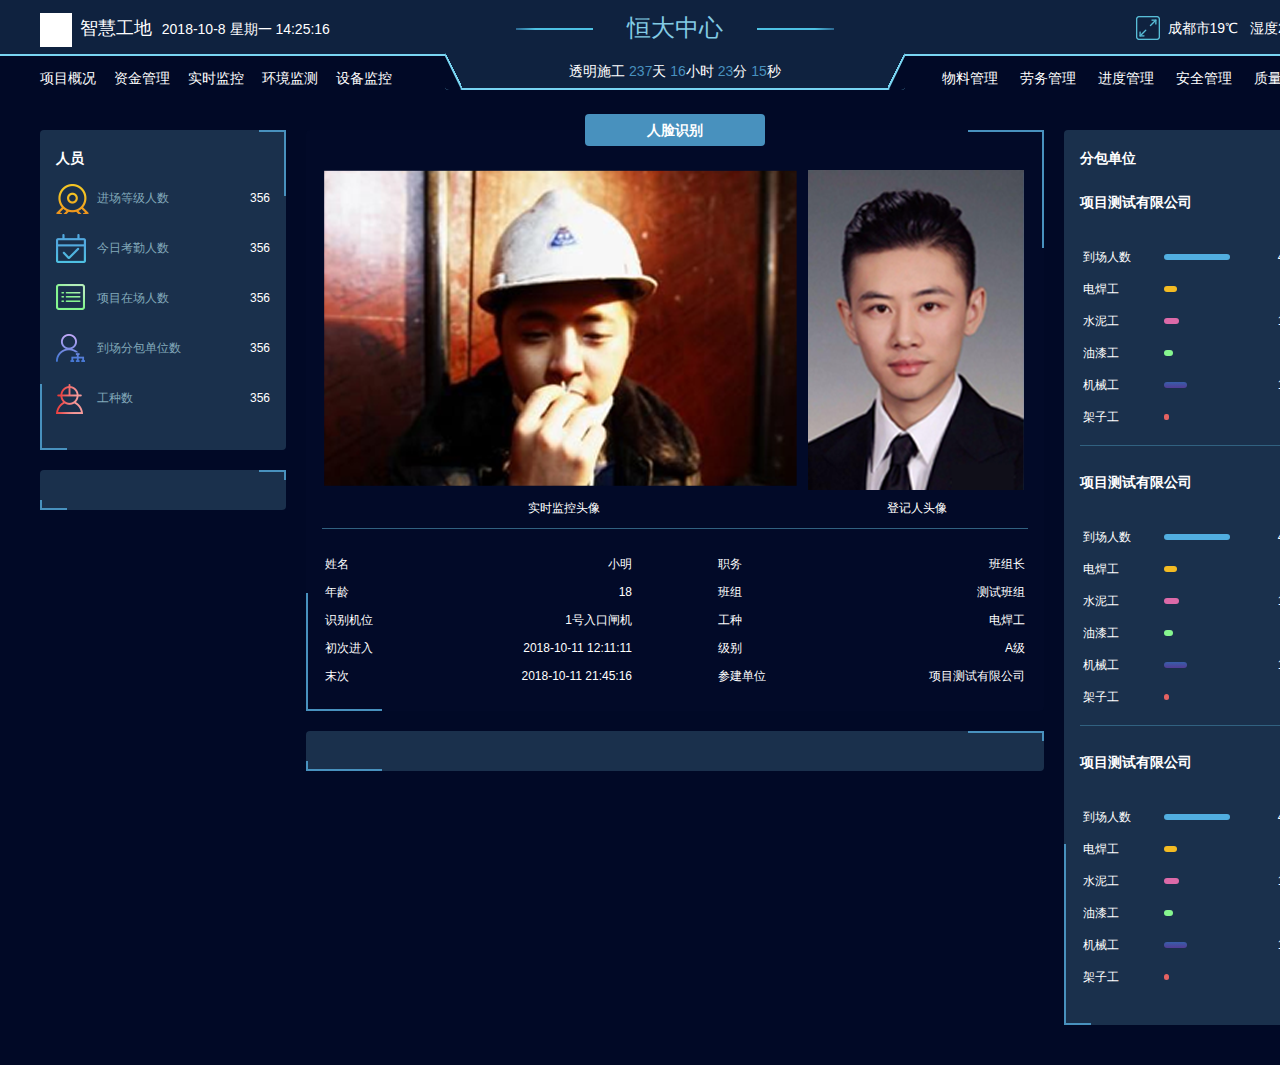
==== src/laborManagement.html @ 9ab62659 "页面样式修改" ====
<!DOCTYPE html>
<html lang="en">
<head>
    <meta charset="UTF-8">
    <meta name="viewport" content="width=device-width, initial-scale=1.0">
    <meta http-equiv="X-UA-Compatible" content="ie=edge">
    <title>智慧工地-劳务管理</title>
    <link rel="stylesheet" href="./css/normalize.css">
    <link rel="stylesheet" href="./css/global.css">
</head>
<body>
    <div class="page-body">
        <div class="header">
            <div class="header_msg">
                <div class="header_msg__left">
                    <div class="logo"></div>
                    <div class="title">智慧工地</div>
                    <div class="nowdate">
                        <span>2018-10-8</span> 
                        <span>星期一</span>
                        <span>14:25:16</span>
                    </div>
                </div>
                <div class="header_msg__center">
                    <span class="project-title">恒大中心</span>
                </div>
                <div class="header_msg__right">
                    <div style="position: absolute;right:0;">
                        <div class="zoom-btn"></div>
                        <span>成都市19℃</span>
                        <span>湿度20%</span>
                    </div>
                </div>
            </div>
            <div class="header_nav">
                <div class="header_nav__left">
                    <ul>
                        <li><a href="./projectOverview.html">项目概况</a></li>
                        <li><a href="">资金管理</a></li>
                        <li><a href="./realTimeMonitoring.html">实时监控</a></li>
                        <li><a href="./environmentalMonitoring.html">环境监测</a></li>
                        <li><a href="./equipmentMonitoring.html">设备监控</a></li>
                    </ul>
                </div>
                <div class="header_nav__center">
                    <span class="rotate-square rotate-square__left"></span>
                    <div class="accumulative-time">透明施工
                        <span>237</span>天
                        <span>16</span>小时
                        <span>23</span>分
                        <span>15</span>秒
                    </div>
                    <span class="rotate-square rotate-square__right"></span>
                </div>
                <div class="header_nav__right">
                    <ul>
                        <li><a href="">物料管理</a></li>
                        <li><a href="./laborManagement.html">劳务管理</a></li>
                        <li><a href="">进度管理</a></li>
                        <li><a href="./securityManagement.html">安全管理</a></li>
                        <li><a href="./qualityManagement.html">质量管理</a></li>
                    </ul>
                </div>
            </div>
        </div>
        <div class="content">
            <div class="content__wrapper">
                <div class="content__left">
                    <div class="card labor-worker">
                        <div class="card__header">
                            <span class="card_header__title">人员</span>
                        </div>
                        <div class="card__content">
                            <ul>
                                <li class="flex-between"><span class="icon-text icon-text-user1">进场等级人数</span><span>356</span></li>
                                <li class="flex-between"><span class="icon-text icon-text-user2">今日考勤人数</span><span>356</span></li>
                                <li class="flex-between"><span class="icon-text icon-text-user3">项目在场人数</span><span>356</span></li>
                                <li class="flex-between"><span class="icon-text icon-text-user4">到场分包单位数</span><span>356</span></li>
                                <li class="flex-between"><span class="icon-text icon-text-user5">工种数</span><span>356</span></li>
                            </ul>
                        </div>
                    </div>
                    <div class="card margin-top-20">
                        <div class="card__header card__header__center">
                        </div>
                    </div>
                </div>
                <div class="content__center" style="border:none;">
                    <div class="card labor-face"  style="background: rgba(3,12,42,.6)">
                        <div class="card__top-title">人脸识别</div>
                        <div class="card__content margin-top-20">
                            <div class="flex-space_around box-card__border">
                                <div class="flex-column_aligncenter">
                                    <div class="realTime-avatar"><img src="../src/images/worker_avatar1.png" alt=""></div>
                                    <p class="text-center">实时监控头像</p>
                                </div>
                                <div class="flex-column_aligncenter">
                                    <div class="register-avatar"><img src="./images/worker_avatar2.png" alt=""></div>
                                    <p class="text-center">登记人头像</p>
                                </div>
                            </div>
                            <div class="dis-flex padding-top-20">
                                <div class="flex-1">
                                    <table class="table-info"> 
                                        <tr> 
                                            <td>姓名</td> 
                                            <td>小明</td> 
                                        </tr> 
                                        <tr> 
                                            <td>年龄</td> 
                                            <td>18</td> 
                                        </tr> 
                                        <tr> 
                                            <td>识别机位</td> 
                                            <td>1号入口闸机</td> 
                                        </tr>
                                        <tr> 
                                            <td>初次进入</td> 
                                            <td>2018-10-11 12:11:11</td> 
                                        </tr>
                                        <tr> 
                                            <td>末次</td> 
                                            <td>2018-10-11 21:45:16</td> 
                                        </tr> 
                                    </table>
                                </div>
                                <div class="flex-1 margin-left-80">
                                    <table class="table-info"> 
                                        <tr> 
                                            <td>职务</td> 
                                            <td>班组长</td> 
                                        </tr> 
                                        <tr> 
                                            <td>班组</td> 
                                            <td>测试班组</td> 
                                        </tr> 
                                        <tr> 
                                            <td>工种</td> 
                                            <td>电焊工</td> 
                                        </tr>
                                        <tr> 
                                            <td>级别</td> 
                                            <td>A级</td> 
                                        </tr>
                                        <tr> 
                                            <td>参建单位</td> 
                                            <td>项目测试有限公司</td> 
                                        </tr> 
                                    </table>
                                </div>
                            </div>
                        </div>
                    </div>
                    <div style="margin-top: 20px;">
                        <div class="card">
                            <div class="card__header">
                               
                            </div>
                        </div>
                    </div>

                </div>
                <div class="content__right">
                    <div class="card">
                        <div class="card__header">
                            <span class="card_header__title">分包单位</span>
                        </div>
                        <div class="card__content">
                            <div class="box-card box-card__border">
                                <div class="box-card__header">
                                    <span class="box-card__header__title">项目测试有限公司</span>
                                </div>
                                <div class="box-card__content padding-0">
                                    <table class="table-info fonsize-12">
                                        <tr class="three-column">
                                            <td>到场人数</td>
                                            <td><span class="td-bgcolor-1" style="width: 100%;"></span></td>
                                            <td>42</td>
                                        </tr>
                                        <tr class="three-column">
                                            <td>电焊工</td>
                                            <td><span class="td-bgcolor-2" style="width: 19%;"></span></td>
                                            <td>8</td>
                                        </tr>
                                        <tr class="three-column">
                                            <td>水泥工</td>
                                            <td><span class="td-bgcolor-3" style="width: 23%;"></span></td>
                                            <td>10</td>
                                        </tr>
                                        <tr class="three-column">
                                            <td>油漆工</td>
                                            <td><span class="td-bgcolor-4" style="width: 14%;"></span></td>
                                            <td>6</td>
                                        </tr>
                                        <tr class="three-column">
                                            <td>机械工</td>
                                            <td><span class="td-bgcolor-5" style="width: 35%;"></span></td>
                                            <td>15</td>
                                        </tr>
                                        <tr class="three-column">
                                            <td>架子工</td>
                                            <td><span class="td-bgcolor-6" style="width: 7%;border-radius: 2px;"></span></td>
                                            <td>3</td>
                                        </tr>
                                    </table>
                                </div>
                            </div>

                            <div class="box-card box-card__border">
                                    <div class="box-card__header">
                                        <span class="box-card__header__title">项目测试有限公司</span>
                                    </div>
                                    <div class="box-card__content padding-0">
                                        <table class="table-info fonsize-12">
                                            <tr class="three-column">
                                                <td>到场人数</td>
                                                <td><span class="td-bgcolor-1" style="width: 100%;"></span></td>
                                                <td>42</td>
                                            </tr>
                                            <tr class="three-column">
                                                <td>电焊工</td>
                                                <td><span class="td-bgcolor-2" style="width: 19%;"></span></td>
                                                <td>8</td>
                                            </tr>
                                            <tr class="three-column">
                                                <td>水泥工</td>
                                                <td><span class="td-bgcolor-3" style="width: 23%;"></span></td>
                                                <td>10</td>
                                            </tr>
                                            <tr class="three-column">
                                                <td>油漆工</td>
                                                <td><span class="td-bgcolor-4" style="width: 14%;"></span></td>
                                                <td>6</td>
                                            </tr>
                                            <tr class="three-column">
                                                <td>机械工</td>
                                                <td><span class="td-bgcolor-5" style="width: 35%;"></span></td>
                                                <td>15</td>
                                            </tr>
                                            <tr class="three-column">
                                                <td>架子工</td>
                                                <td><span class="td-bgcolor-6" style="width: 7%;"></span></td>
                                                <td>3</td>
                                            </tr>
                                        </table>
                                    </div>
                            </div>

                            <div class="box-card box-card__border">
                                    <div class="box-card__header">
                                        <span class="box-card__header__title">项目测试有限公司</span>
                                    </div>
                                    <div class="box-card__content padding-0">
                                        <table class="table-info fonsize-12">
                                            <tr class="three-column">
                                                <td>到场人数</td>
                                                <td><span class="td-bgcolor-1" style="width: 100%;"></span></td>
                                                <td>42</td>
                                            </tr>
                                            <tr class="three-column">
                                                <td>电焊工</td>
                                                <td><span class="td-bgcolor-2" style="width: 19%;"></span></td>
                                                <td>8</td>
                                            </tr>
                                            <tr class="three-column">
                                                <td>水泥工</td>
                                                <td><span class="td-bgcolor-3" style="width: 23%;"></span></td>
                                                <td>10</td>
                                            </tr>
                                            <tr class="three-column">
                                                <td>油漆工</td>
                                                <td><span class="td-bgcolor-4" style="width: 14%;"></span></td>
                                                <td>6</td>
                                            </tr>
                                            <tr class="three-column">
                                                <td>机械工</td>
                                                <td><span class="td-bgcolor-5" style="width: 35%;"></span></td>
                                                <td>15</td>
                                            </tr>
                                            <tr class="three-column">
                                                <td>架子工</td>
                                                <td><span class="td-bgcolor-6" style="width: 7%;"></span></td>
                                                <td>3</td>
                                            </tr>
                                        </table>
                                    </div>
                            </div>                            
                        </div>
                    </div>
                </div>
            </div>

        </div>
    </div>
    <script src="./js/echarts.min.js"></script>
    <script src="./js/setEchart.js"></script>
</body>
</html>
---- src/css/global.css ----
/*** color(字体颜色、背景色)
******************/
.text-shadow-white {
  text-shadow: 0 1px yellow;
}
/**
 * 清除默认样式
 */
a {
  text-decoration: none;
}
li {
  list-style: none;
}
ul {
  padding: 0;
}
/**
 *整体布局
 */
html,
body {
  width: 100%;
  height: 100%;
  font-size: 14px;
  font-family: "microsoft yahei", tahoma, arial, Helvetica, sans-serif;
}
body {
  min-width: 1350px;
  background: #010926 url(../images/bg_grid.png) repeat-x;
  background-position: 0 100%;
  background-attachment: fixed;
}
.page-body {
  /* 页面首部
   ========================================================================== */
  /* 页面主体
   ========================================================================== */
}
.page-body .header_msg {
  display: flex;
  justify-content: space-between;
  padding: 0 40px;
  width: 100%;
  height: 56px;
  color: #fff;
  line-height: 56px;
  box-sizing: border-box;
  background-color: #0f223f;
  border-bottom: 2px solid #79D5F2;
}
.page-body .header_msg__left {
  flex: 1;
  float: left;
  height: 100%;
  line-height: 56px;
}
.page-body .header_msg__left .logo {
  display: inline-block;
  vertical-align: middle;
  width: 32px;
  height: 34px;
  background-color: #fff;
}
.page-body .header_msg__left .title {
  display: inline-block;
  margin-left: 4px;
  font-size: 18px;
  line-height: 56px;
}
.page-body .header_msg__left .nowdate {
  display: inline-block;
  margin-left: 6px;
}
.page-body .header_msg__center {
  width: 460px;
  text-align: center;
}
.page-body .header_msg__center .project-title {
  position: relative;
  font-size: 24px;
  color: #83CBE4;
}
.page-body .header_msg__center .project-title::before,
.page-body .header_msg__center .project-title::after {
  content: "";
  display: inline-block;
  position: absolute;
  top: 50%;
  width: 77px;
  height: 2px;
}
.page-body .header_msg__center .project-title::before {
  left: -111px;
  background: linear-gradient(90deg, #2C6790 0%, #4EC1E2 25%, #4EC1E2 100%);
}
.page-body .header_msg__center .project-title::after {
  right: -111px;
  background: linear-gradient(-90deg, #2C6790 0%, #4EC1E2 25%, #4EC1E2 100%);
}
.page-body .header_msg__right {
  flex: 1;
  position: relative;
}
.page-body .header_msg__right .zoom-btn {
  display: inline-block;
  vertical-align: middle;
  width: 24px;
  height: 26px;
  background: url(../images/icon/icon_zoom.png) no-repeat;
  background-size: contain;
}
.page-body .header_msg__right span {
  margin: 0 4px;
}
.page-body .header_nav {
  display: flex;
  padding: 0 40px;
  height: 34px;
}
.page-body .header_nav__left {
  flex: 1;
}
.page-body .header_nav__left::after {
  content: "";
  display: block;
  clear: both;
}
.page-body .header_nav__left ul {
  float: left;
  padding: 0;
}
.page-body .header_nav__left ul li {
  float: left;
}
.page-body .header_nav__left ul li:nth-child(n+2) {
  margin-left: 18px;
}
.page-body .header_nav__left ul li a {
  color: #fff;
}
.page-body .header_nav__left ul li a:hover {
  color: #4891be;
}
.page-body .header_nav__center {
  position: relative;
  margin-top: -4px;
  width: 460px;
  color: #fff;
  background-color: #010926;
  box-sizing: border-box;
  overflow: hidden;
  border-radius: 4px;
}
.page-body .header_nav__center .accumulative-time {
  display: inline-block;
  height: 100%;
  width: 100%;
  line-height: 34px;
  text-align: center;
  border-right: 0;
  border-left: 0;
  border-top: 2px solid #0f223f;
  background-color: #0f223f;
  box-sizing: border-box;
  border-bottom: 2px solid #79D5F2;
}
.page-body .header_nav__center .accumulative-time span {
  color: #4891be;
}
.page-body .header_nav__center .rotate-square {
  display: inline-block;
  position: absolute;
  top: 0;
  width: 22px;
  height: 44px;
  background-color: #010926;
  border-radius: 4px;
}
.page-body .header_nav__center .rotate-square__left {
  left: 0;
  transform: rotate(-26deg) translate3d(-13px, -5px, 0);
  border-right: 2px solid #79D5F2;
}
.page-body .header_nav__center .rotate-square__right {
  right: 0;
  transform: rotate(26deg) translate3d(13px, -5px, 0);
  border-left: 2px solid #79D5F2;
}
.page-body .header_nav__right {
  flex: 1;
}
.page-body .header_nav__right::after {
  content: "";
  display: block;
  clear: both;
}
.page-body .header_nav__right ul {
  padding: 0;
  float: right;
}
.page-body .header_nav__right ul li {
  display: inline-block;
}
.page-body .header_nav__right ul li:nth-child(n+2) {
  margin-left: 18px;
}
.page-body .header_nav__right ul li a {
  color: #fff;
}
.page-body .header_nav__right ul li a:hover {
  color: #4891be;
}
.page-body .content {
  padding: 40px;
}
.page-body .content__wrapper {
  display: flex;
}
.page-body .content__wrapper__left {
  flex: 1;
}
.page-body .content__wrapper__right {
  flex: 4;
}
.page-body .content .content__left,
.page-body .content .content__center,
.page-body .content .content__right {
  height: 100%;
}
.page-body .content .content__left {
  flex: 1;
}
.page-body .content .content__center {
  flex: 3;
  margin-left: 20px;
}
.page-body .content .content__right {
  flex: 1;
  margin-left: 20px;
}
.page-body .content__engineer .card__content ul {
  color: #fff;
  font-size: 12px;
}
.page-body .content__engineer .card__content ul li {
  line-height: 32px;
  overflow: hidden;
  white-space: nowrap;
  text-overflow: ellipsis;
}
.page-body .content__engineer .card__content ul li span {
  margin-left: 10px;
}
.page-body .content__env .box-card__content {
  font-size: 12px;
}
.page-body .content__labor .box-card__content {
  color: #fff;
  font-size: 12px;
}
.page-body .content__labor .box-card__content .labor-icon_peoplenumber {
  width: 40px;
  height: 27px;
  background: url(../images/icon/icon_peoplenumber.png) no-repeat center center;
}
.page-body .content__labor .box-card__content .labor-icon_labor {
  width: 23px;
  height: 30px;
  background: url(../images/icon/icon_labor.png) no-repeat;
}
.page-body .content__labor .box-card__content .labor-icon_manager {
  width: 25px;
  height: 27px;
  background: url(../images/icon/icon_manager.png) no-repeat;
}
.page-body .content__pro-draw__img {
  width: 100%;
  overflow: hidden;
}
.page-body .content__pro-draw__img img {
  width: 100%;
  height: auto;
  max-height: 500px;
}
.page-body .content__monitor-equ .monitor-equ__list li {
  padding: 4px 20px;
  margin-bottom: 4px;
  font-size: 12px;
  background-color: #0B2A5E;
  border: 2px solid #1C3778;
  border-radius: 4px;
}
.page-body .content__monitor-equ .monitor-equ__list li:hover {
  background-color: #0F223F;
}
.page-body .content__monitor-equ .monitor-equ__list li:hover a {
  color: red;
}
.page-body .content .alert-today__list {
  color: #9BC6D5;
  font-size: 12px;
}
.page-body .content .alert-today__item {
  padding: 4px;
  border-bottom: 1px solid #9BC6D5;
}
.page-body .content .alert-today__item:last-child {
  border-bottom: 0;
}
.page-body .content .alert-today__item__title {
  font-size: 14px;
  color: #fff;
}
.page-body .content .related-equ {
  padding: 0;
}
.page-body .content .related-equ__content ul li:nth-child(1) .icon-circle__graph {
  background-image: url(../images/icon/icon_cir1.png);
}
.page-body .content .related-equ__content ul li:nth-child(1):hover .icon-circle__graph {
  background-image: url(../images/icon/icon_cir1_act.png);
}
.page-body .content .related-equ__content ul li:nth-child(1):hover .icon-circle__title {
  color: red;
}
.page-body .content .related-equ__content ul li:nth-child(2) .icon-circle__graph {
  background-image: url(../images/icon/icon_cir2.png);
}
.page-body .content .related-equ__content ul li:nth-child(2):hover .icon-circle__graph {
  background-image: url(../images/icon/icon_cir2_act.png);
}
.page-body .content .related-equ__content ul li:nth-child(2):hover .icon-circle__title {
  color: red;
}
.page-body .content .related-equ__content ul li:nth-child(3) .icon-circle__graph {
  background-image: url(../images/icon/icon_cir3.png);
}
.page-body .content .related-equ__content ul li:nth-child(3):hover .icon-circle__graph {
  background-image: url(../images/icon/icon_cir3_act.png);
}
.page-body .content .related-equ__content ul li:nth-child(3):hover .icon-circle__title {
  color: red;
}
.page-body .content .related-equ__content ul li:nth-child(4) .icon-circle__graph {
  background-image: url(../images/icon/icon_cir4.png);
}
.page-body .content .related-equ__content ul li:nth-child(4):hover .icon-circle__graph {
  background-image: url(../images/icon/icon_cir4_act.png);
}
.page-body .content .related-equ__content ul li:nth-child(4):hover .icon-circle__title {
  color: red;
}
.page-body .content .related-equ__content ul li:nth-child(5) .icon-circle__graph {
  background-image: url(../images/icon/icon_cir5.png);
}
.page-body .content .related-equ__content ul li:nth-child(5):hover .icon-circle__graph {
  background-image: url(../images/icon/icon_cir5_act.png);
}
.page-body .content .related-equ__content ul li:nth-child(5):hover .icon-circle__title {
  color: red;
}
.page-body .content .related-equ__content ul li:nth-child(6) .icon-circle__graph {
  background-image: url(../images/icon/icon_cir6.png);
}
.page-body .content .related-equ__content ul li:nth-child(6):hover .icon-circle__graph {
  background-image: url(../images/icon/icon_cir6_act.png);
}
.page-body .content .related-equ__content ul li:nth-child(6):hover .icon-circle__title {
  color: red;
}
.page-body .content .device-data__content__list li span:last-child {
  color: #fff;
  font-size: 12px;
}
.page-body .content .realtime-monitor__content ul li {
  margin-top: 20px;
}
.page-body .content .realtime-monitor__content ul li:first-child {
  margin-top: 0;
}
.page-body .content .realtime-monitor__content__radar {
  width: 200px;
  height: 200px;
  border: 1px solid yellow;
}
.page-body .content .labor-worker ul li {
  margin-bottom: 10px;
  line-height: 40px;
}
.page-body .content .labor-worker ul li span:last-child {
  line-height: 40px;
}
.page-body .content .labor-face .realTime-avatar,
.page-body .content .labor-face .register-avatar {
  height: 320px;
  overflow: hidden;
}
.page-body .content .labor-face .realTime-avatar {
  width: 480px;
}
.page-body .content .labor-face .register-avatar {
  width: 218px;
}
/* 自定义组件样式
   ========================================================================== */
.card {
  position: relative;
  padding: 20px 16px;
  width: 100%;
  border-radius: 4px;
  background: rgba(131, 203, 228, 0.2);
  box-sizing: border-box;
}
.card__header {
  font-weight: 700;
  font-size: 14px;
  color: #fff;
}
.card__header__center {
  text-align: center;
  font-size: 24px;
}
.card__content {
  font-size: 12px;
  color: #fff;
}
.card__content-top {
  padding-top: 20px;
}
.card__top-title {
  position: absolute;
  top: 0;
  left: 50%;
  width: 50%;
  max-width: 180px;
  height: 32px;
  line-height: 32px;
  color: #fff;
  font-size: 14px;
  font-weight: bold;
  text-align: center;
  border-radius: 4px;
  background-color: #4891BE;
  transform: translate3d(-50%, -50%, 0);
}
.card::before,
.card::after {
  content: "";
  display: inline-block;
  position: absolute;
  width: 10%;
  height: 20%;
}
.card::before {
  right: 0;
  top: 0;
  border-top: 2px solid #4891BE;
  border-right: 2px solid #4891BE;
}
.card::after {
  bottom: 0;
  left: 0;
  border-bottom: 2px solid #4891BE;
  border-left: 2px solid #4891BE;
}
.card__wrapper {
  height: 100%;
  display: flex;
}
.card__wrapper__left {
  height: 100%;
  flex: 3;
  padding: 10px 0 10px 15px;
}
.card__wrapper__right {
  margin-left: 20px;
  height: 100%;
  flex: 1;
  padding: 10px 15px 15px 0;
}
.box-card {
  box-sizing: border-box;
  padding-bottom: 10px;
}
.box-card:last-child {
  border-bottom: none;
}
.box-card__header {
  padding: 20px 0;
  width: 100%;
  color: #fff;
  line-height: 32px;
}
.box-card__header__title {
  font-size: 14px;
  font-weight: 800;
}
.box-card__header__text-right {
  font-size: 14px;
  font-weight: 500;
  float: right;
}
.box-card__header__title-center {
  font-size: 24px;
  font-weight: 700;
  text-align: center;
}
.box-card__header__title-center .title-right {
  margin-left: 35px;
  color: #85F58F;
}
.box-card__content {
  width: 100%;
  padding: 10px 0;
}
.box-card__border {
  border-bottom: 1px solid #316180;
}
.icon-text {
  color: #82A9BA;
}
.icon-text::before {
  content: "";
  display: inline-block;
  margin-right: 6px;
  width: 35px;
  height: 30px;
  vertical-align: middle;
  background-repeat: no-repeat;
}
.icon-text span:last-child {
  margin-left: 4px;
}
.icon-circle {
  display: flex;
  flex-direction: column;
  align-items: center;
  width: 90px;
  height: 100px;
  cursor: pointer;
}
.icon-circle__graph {
  width: 60px;
  height: 60px;
  background-color: #0B2A5E;
  border-radius: 50%;
  border: 2px solid #1C3778;
  background-repeat: no-repeat;
  background-position: center center;
}
.icon-circle__title {
  font-size: 12px;
  color: #fff;
  text-align: center;
}
.table-info {
  width: 100%;
}
.table-info tr {
  line-height: 24px;
}
.table-info tr td {
  vertical-align: middle;
}
.table-info tr td:first-child {
  text-align: left;
}
.table-info tr td:last-child {
  text-align: right;
}
.table-info .three-column {
  display: flex;
  justify-content: space-between;
  align-items: center;
  line-height: 30px;
}
.table-info .three-column td {
  vertical-align: middle;
}
.table-info .three-column td:first-child {
  width: 80px;
  text-align: left;
}
.table-info .three-column td:nth-child(2) {
  position: relative;
  flex: 1;
  height: 4px;
}
.table-info .three-column td:nth-child(2) span {
  position: absolute;
  left: 0;
  top: 0;
  height: 100%;
  border-radius: 15px;
}
.table-info .three-column td:last-child {
  width: 60px;
  text-align: right;
}
.table-list {
  width: 100%;
}
.table-list tr {
  display: flex;
  align-items: center;
  margin-top: 10px;
  padding: 1px 8px;
  font-size: 12px;
  color: #fff;
  text-align: center;
  background: rgba(26, 52, 82, 0.6);
}
.table-list tr th {
  flex: 1;
  padding: 10px 0;
}
.table-list tr td {
  flex: 1;
}
.table-list .tr__th {
  margin-bottom: 20px;
  background: linear-gradient(90deg, #011832 0%, #10486E 50%, #011832 100%);
}
/* 封装原始组合样式
   ========================================================================== */
.flex-between {
  display: flex;
  justify-content: space-between;
  flex-wrap: wrap;
}
.flex-space_around {
  display: flex;
  justify-content: space-around;
}
.flex-column_aligncenter {
  display: flex;
  flex-direction: column;
  align-items: center;
}
.flex-space_between {
  display: flex;
  justify-content: space-between;
}
.flex-alignitem_center {
  display: flex;
  align-items: center;
}
.dis-flex {
  display: flex;
}
.flex-1 {
  flex: 1;
}
.flex-3 {
  flex: 3;
}
.float-left {
  float: left;
}
.float-left::after {
  content: "";
  display: block;
  clear: both;
}
.fonsize-12 {
  font-size: 12px;
}
/* 重置盒子自定义样式
   ========================================================================== */
.inline-block {
  display: inline-block;
}
.text-center {
  text-align: center;
}
.margin-left-20 {
  margin-left: 20px;
}
.margin-left-80 {
  margin-left: 80px;
}
.margin-bottom-20 {
  margin-bottom: 20px;
}
.margin-top-20 {
  margin-top: 20px;
}
.margin-top-40 {
  margin-top: 40px;
}
.margin-top-10 {
  margin-top: 10px;
}
.padding-top-20 {
  padding-top: 20px;
}
.padding-0 {
  padding: 0;
}
.td-bgcolor-1 {
  background-color: #51AEE0;
}
.td-bgcolor-2 {
  background-color: #F3BB23;
}
.td-bgcolor-3 {
  background-color: #DC6AA8;
}
.td-bgcolor-4 {
  background-color: #85F58F;
}
.td-bgcolor-5 {
  background: linear-gradient(#385EAA, #523C94);
}
.td-bgcolor-6 {
  background-color: #E46262;
}
/* icon图标
   ========================================================================== */
.icon-text-pm25::before {
  background-image: url(../images/icon/icon_pm25.png);
}
.icon-text-thermometer::before {
  width: 18px;
  height: 36px;
  background-image: url(../images/icon/icon_thermometer.png);
}
.icon-text-pm10::before {
  background-image: url(../images/icon/icon_pm10.png);
}
.icon-text-humidity::before {
  width: 24px;
  height: 33px;
  background-image: url(../images/icon/icon_humidity.png);
}
.icon-text-noise::before {
  background-image: url(../images/icon/icon_noise.png);
}
.icon-text-windspeed::before {
  background-image: url(../images/icon/icon_windspeed.png);
}
.icon-text-warn::before {
  width: 10px;
  height: 24px;
  background-image: url(../images/icon/icon_warn.png);
}
.icon-text-env::before {
  background-image: url(../images/icon/icon_env.png);
}
.icon-text-env-active::before {
  background-image: url(../images/icon/icon_env_active.png);
}
.icon-text-monitor::before {
  background-image: url(../images/icon/icon_monitor.png);
}
.icon-text-monitor-active::before {
  background-image: url(../images/icon/icon_monitor_active.png);
}
.icon-text-smoke::before {
  background-image: url(../images/icon/icon_smoke.png);
}
.icon-text-smoke-active::before {
  background-image: url(../images/icon/icon_smoke_active.png);
}
.icon-text-classify::before {
  background-image: url(../images/icon/icon_classify.png);
}
.icon-text-classify-active::before {
  background-image: url(../images/icon/icon_classify_active.png);
}
.icon-text-electric::before {
  background-image: url(../images/icon/icon_electric.png);
}
.icon-text-electric-active::before {
  background-image: url(../images/icon/icon_electric_active.png);
}
.icon-text-watermeter::before {
  background-image: url(../images/icon/icon_watermeter.png);
}
.icon-text-watermeter-active::before {
  background-image: url(../images/icon/icon_watermeter_active.png);
}
.icon-text-user1::before {
  background-image: url(../images/icon/icon_user1.png);
}
.icon-text-user2::before {
  background-image: url(../images/icon/icon_user2.png);
}
.icon-text-user3::before {
  background-image: url(../images/icon/icon_user3.png);
}
.icon-text-user4::before {
  background-image: url(../images/icon/icon_user4.png);
}
.icon-text-user5::before {
  background-image: url(../images/icon/icon_user5.png);
}
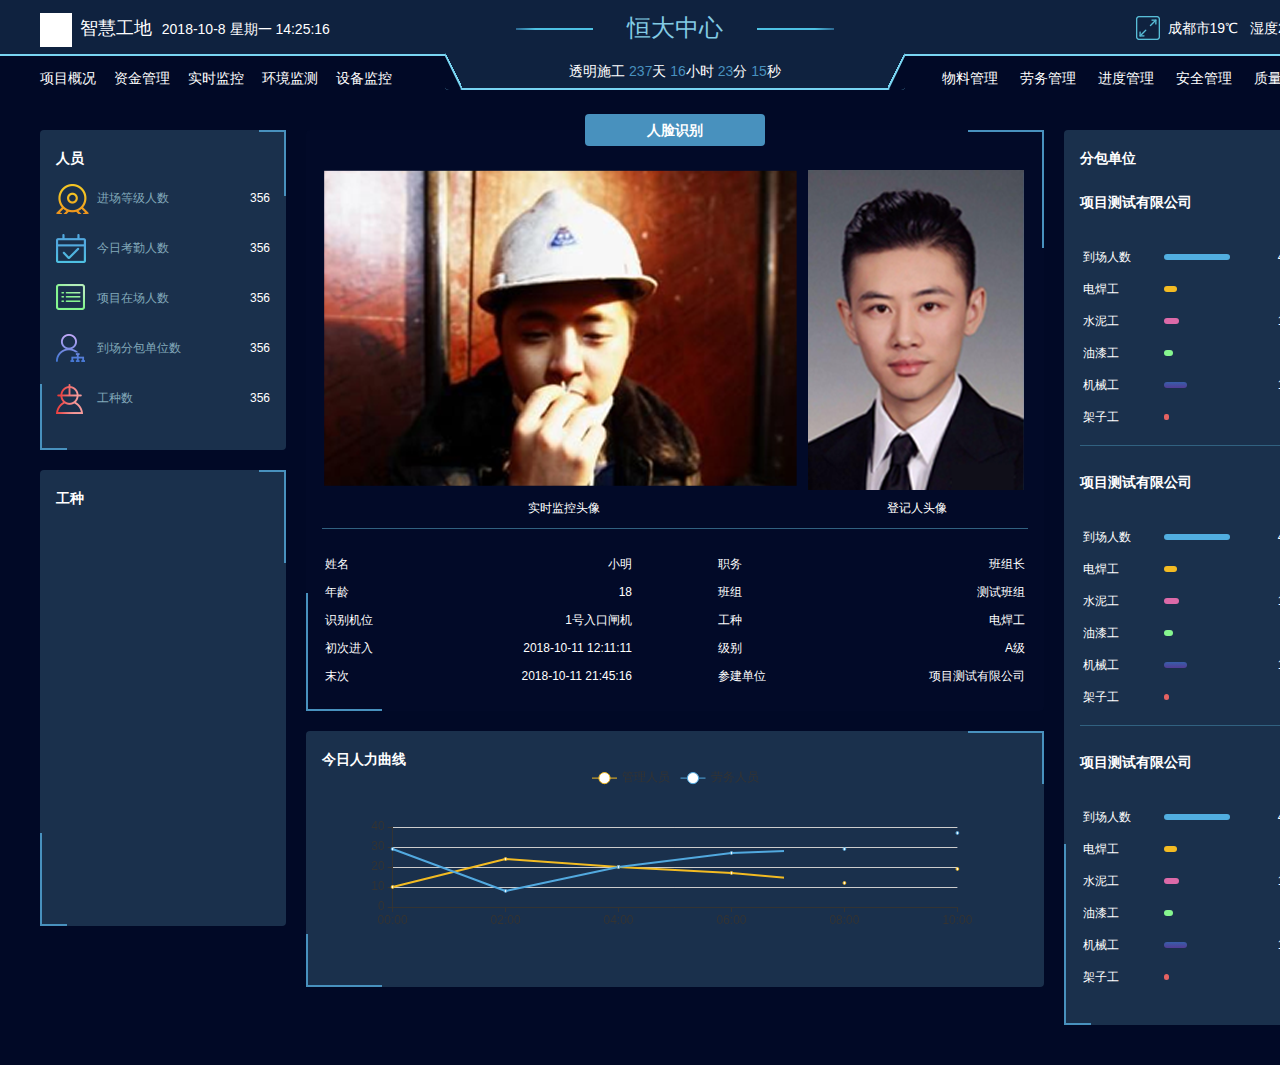
==== commit 0b950873: "merge" ====
--- a/src/laborManagement.html
+++ b/src/laborManagement.html
@@ -81,7 +81,13 @@
                         </div>
                     </div>
                     <div class="card margin-top-20">
-                        <div class="card__header card__header__center">
+                        <div class="card__header">
+                            <span class="card__header__title">工种</span>
+                        </div>
+                        <div class="card__content">
+                            <div class="" id="work-type-pie">
+
+                            </div>
                         </div>
                     </div>
                 </div>
@@ -154,7 +160,10 @@
                     <div style="margin-top: 20px;">
                         <div class="card">
                             <div class="card__header">
-                               
+                               <span class="card__header__title">今日人力曲线</span>
+                            </div>
+                            <div class="card__content">
+                                <div id="human-brokenline" style="width:100%;height:200px;"></div>
                             </div>
                         </div>
                     </div>
@@ -294,5 +303,85 @@
     </div>
     <script src="./js/echarts.min.js"></script>
     <script src="./js/setEchart.js"></script>
+    <script>
+    let humanBrokenline = document.getElementById('human-brokenline')
+    let humanBrokenlineOpts = {
+        color: ['#F3BB22','#52A9DF'],
+        series: [
+            {
+            type: 'line',
+            name:'管理人员',
+            data:[10, 24, 20, 17, 12, 19,38],
+            },
+            {
+                type: 'line',
+                name:'劳务人员',
+                data:[29, 8, 20, 27, 29, 37],
+            }
+        ],
+        legend: {
+            data:['管理人员','劳务人员']
+        },
+        xAxis:  {
+            type: 'category',
+            boundaryGap: false,
+            data: ['00:00','02:00','04:00','06:00','08:00','10:00']
+        },
+        yAxis: {
+            type: 'value',
+            data: [0,20,30,40]
+        },
+        tooltip: {
+            trigger: 'axis'
+        },
+    }
+    setChart(humanBrokenline,humanBrokenlineOpts)
+
+    let workTypePie = document.getElementById('work-type-pie')
+    let workTypePieOpts = {
+        color: ['#0CBD5C','#E5C63D','#960453','#EA3636','#EB8504'],
+        series: [
+            {
+                type: 'pie',
+                name: '质量',
+                startAngle: 120,
+                radius: ['20%','40%'],
+                center: ['50%','25%'],
+                label: {
+                    show: true,
+                    color: '#fff',
+                    verticalAlign: 'middle'
+                },
+                data: [
+                    {value:120,name:'油漆工'},
+                    {value:210,name:'电焊工'},
+                    {value:140,name:'水泥工'},
+                    {value:60,name:'架子工'},
+                    {value:20,name:'机械工'}
+                ],
+                markPoint: {
+                    symbol: 'diamond'
+                }            
+            }
+
+        ],
+        tooltip: {
+            trigger: 'item',
+            formatter: '{b}：{d}%'
+        },
+        legend: {
+        x: 'left',
+        y:'50%',
+        orient: 'vertical',
+        formatter: '{name}',
+        textStyle: {
+            color: '#fff',
+            padding:[0,0,0,4]
+        }
+        
+    }
+    }
+    setChart(workTypePie,workTypeLineOpts)
+    </script>
 </body>
 </html>--- a/src/css/global.css
+++ b/src/css/global.css
@@ -223,19 +223,19 @@
 .page-body .content__wrapper__right {
   flex: 4;
 }
-.page-body .content .content__left,
-.page-body .content .content__center,
-.page-body .content .content__right {
+.page-body .content__left,
+.page-body .content__center,
+.page-body .content__right {
   height: 100%;
 }
-.page-body .content .content__left {
-  flex: 1;
-}
-.page-body .content .content__center {
+.page-body .content__left {
+  flex: 1;
+}
+.page-body .content__center {
   flex: 3;
   margin-left: 20px;
 }
-.page-body .content .content__right {
+.page-body .content__right {
   flex: 1;
   margin-left: 20px;
 }
@@ -251,6 +251,10 @@
 }
 .page-body .content__engineer .card__content ul li span {
   margin-left: 10px;
+}
+.page-body .content .project-progress {
+  background-image: url(../images/bg_map.png);
+  background-repeat: no-repeat;
 }
 .page-body .content__env .box-card__content {
   font-size: 12px;
@@ -384,6 +388,27 @@
   height: 200px;
   border: 1px solid yellow;
 }
+.page-body .content .realtime-monitor .text-strip__wrapper {
+  margin: 40px 0 20px 0;
+  height: 100px;
+  justify-content: space-around;
+}
+.page-body .content .realtime-monitor .text-strip__wrapper__city {
+  font-size: 18px;
+}
+.page-body .content .realtime-monitor .text-strip__wrapper__city .pollution-index {
+  margin: 0 10px;
+  font-size: 24px;
+  color: #80EB8B;
+}
+.page-body .content .realtime-monitor .text-strip__wrapper .text-strip span:first-child {
+  border-top-left-radius: 4px;
+  border-bottom-left-radius: 4px;
+}
+.page-body .content .realtime-monitor .text-strip__wrapper .text-strip span:last-child {
+  border-top-right-radius: 4px;
+  border-bottom-right-radius: 4px;
+}
 .page-body .content .labor-worker ul li {
   margin-bottom: 10px;
   line-height: 40px;
@@ -479,12 +504,54 @@
   flex: 1;
   padding: 10px 15px 15px 0;
 }
+.swiper-card {
+  position: relative;
+  padding: 20px 16px;
+  width: 100%;
+  border-radius: 4px;
+  background: rgba(131, 203, 228, 0.2);
+  box-sizing: border-box;
+}
+.swiper-card__top-title {
+  position: absolute;
+  top: 0;
+  left: 50%;
+  width: 50%;
+  max-width: 180px;
+  height: 32px;
+  line-height: 32px;
+  color: #fff;
+  font-size: 14px;
+  font-weight: bold;
+  text-align: center;
+  border-radius: 4px;
+  background-color: #4891BE;
+  transform: translate3d(-50%, -50%, 0);
+  z-index: 10;
+}
 .box-card {
+  position: relative;
   box-sizing: border-box;
   padding-bottom: 10px;
 }
 .box-card:last-child {
   border-bottom: none;
+}
+.box-card__top-title {
+  position: absolute;
+  top: 0;
+  left: 50%;
+  width: 50%;
+  max-width: 180px;
+  height: 32px;
+  line-height: 32px;
+  color: #fff;
+  font-size: 14px;
+  font-weight: bold;
+  text-align: center;
+  border-radius: 4px;
+  background-color: #4891BE;
+  transform: translate3d(-50%, -50%, 0);
 }
 .box-card__header {
   padding: 20px 0;
@@ -622,6 +689,127 @@
   margin-bottom: 20px;
   background: linear-gradient(90deg, #011832 0%, #10486E 50%, #011832 100%);
 }
+.switch-btn {
+  position: absolute;
+  right: 0;
+  width: 90px;
+  height: 40px;
+  margin: 0;
+  -webkit-user-select: none;
+  -moz-user-select: none;
+  -ms-user-select: none;
+}
+.switch-btn__checkbox {
+  display: none;
+}
+.switch-btn__label {
+  display: block;
+  border: 2px solid #999;
+  cursor: pointer;
+}
+.switch-btn__text {
+  display: block;
+  width: 200%;
+  margin-left: -100%;
+  transition: margin 0.3s ease-in 0s;
+}
+.switch-btn__text::before,
+.switch-btn__text::after {
+  display: block;
+  float: right;
+  width: 50%;
+  height: 30px;
+  padding: 0;
+  line-height: 30px;
+  font-size: 14px;
+  color: white;
+  font-family: Trebuchet, Arial, sans-serif;
+  font-weight: bold;
+  box-sizing: border-box;
+}
+.switch-btn__text::after {
+  content: attr(data-on);
+  padding-left: 10px;
+  background-color: #00e500;
+  color: #FFFFFF;
+}
+.switch-btn__text::before {
+  content: attr(data-off);
+  padding-right: 10px;
+  background-color: #EEEEEE;
+  color: #999999;
+  text-align: right;
+}
+.switch-btn__radius {
+  position: absolute;
+  display: block;
+  width: 22px;
+  height: 22px;
+  margin: 4px;
+  background: #FFFFFF;
+  top: 0;
+  bottom: 0;
+  right: 56px;
+  border: 2px solid #999999;
+  border-radius: 20px;
+  transition: all 0.3s ease-in 0s;
+}
+.switch-btn__radius .switch-btn__checkbox:checked + .switch-btn__label .switch-btn__text {
+  margin-left: 0;
+}
+.switch-btn__radius .switch-btn__checkbox:checked + .switch-btn__label .switch-btn__radius {
+  right: 0px;
+}
+.time-zone {
+  height: 100px;
+  border: 1px solid red;
+}
+.text-strip {
+  width: 490px;
+  height: 30px;
+  display: flex;
+  border-radius: 10px;
+}
+.text-strip span {
+  position: relative;
+  flex: 1;
+  font-size: 12PX;
+  color: #fff;
+  text-align: center;
+  line-height: 30px;
+}
+.text-strip span::after {
+  content: attr(data-text);
+  display: block;
+  position: absolute;
+  bottom: -30px;
+  right: -10px;
+}
+.text-strip span:nth-child(1) {
+  background-color: #0CBD5C;
+}
+.text-strip span:nth-child(1)::before {
+  content: attr(data-text1);
+  display: block;
+  position: absolute;
+  bottom: -30px;
+  left: 0px;
+}
+.text-strip span:nth-child(2) {
+  background-color: #E5C63D;
+}
+.text-strip span:nth-child(3) {
+  background-color: #EB8504;
+}
+.text-strip span:nth-child(4) {
+  background-color: #EA3636;
+}
+.text-strip span:nth-child(5) {
+  background-color: #960453;
+}
+.text-strip span:nth-child(6) {
+  background-color: #61001D;
+}
 /* 封装原始组合样式
    ========================================================================== */
 .flex-between {
@@ -677,6 +865,9 @@
 .margin-left-20 {
   margin-left: 20px;
 }
+.margin-left-40 {
+  margin-left: 40px;
+}
 .margin-left-80 {
   margin-left: 80px;
 }
@@ -796,3 +987,98 @@
 .icon-text-user5::before {
   background-image: url(../images/icon/icon_user5.png);
 }
+/* swiper
+   ========================================================================== */
+#swiper-project {
+  width: 100%;
+  height: 400px;
+}
+#swiper-project .swiper-button-prev,
+#swiper-project .swiper-button-next {
+  background: rgba(0, 0, 0, 0.4);
+  background-position: center center;
+  background-repeat: no-repeat;
+}
+#swiper-project .swiper-button-next {
+  background-image: url(../images/icon/swiper_btn_next.png);
+}
+#swiper-project .swiper-button-prev {
+  background-image: url(../images/icon/swiper_btn_prev.png);
+}
+#swiper-project .swiper__topbar {
+  display: flex;
+  justify-content: space-between;
+  position: absolute;
+  top: 0;
+  left: 0;
+  padding: 0 20px;
+  width: 100%;
+  height: 40px;
+  line-height: 40px;
+  color: #fff;
+  background: rgba(0, 0, 0, 0.4);
+  box-sizing: border-box;
+  z-index: 10;
+}
+#swiper-security {
+  width: 100%;
+  height: 400px;
+  border: 1px solid red;
+}
+#swiper-security .swiper-button-prev,
+#swiper-security .swiper-button-next {
+  background: rgba(0, 0, 0, 0.4);
+  background-position: center center;
+  background-repeat: no-repeat;
+}
+#swiper-security .swiper-button-next {
+  background-image: url(../images/icon/swiper_next1.png);
+}
+#swiper-security .swiper-button-prev {
+  background-image: url(../images/icon/swiper_prev1.png);
+}
+#swiper-security .swiper-slide {
+  width: 210px;
+  height: 140px;
+  border: 1px solid yellow;
+}
+#swiper-security .swiper-slide img {
+  width: 100%;
+  height: auto;
+}
+.swiper__wrapper {
+  width: 100%;
+  height: 400px;
+}
+.swiper-container .swiper-wrapper .swiper-slide img {
+  width: 100%;
+  height: auto;
+}
+.swiper1 {
+  width: 100%;
+  height: 400px;
+}
+.swiper1 .swiper-button-prev,
+.swiper1 .swiper-button-next {
+  background: rgba(0, 0, 0, 0.4);
+  background-position: center center;
+  background-repeat: no-repeat;
+}
+.swiper1 .swiper-button-next {
+  background-image: url(../images/icon/swiper_btn_next.png);
+}
+.swiper1 .swiper-button-prev {
+  background-image: url(../images/icon/swiper_btn_prev.png);
+}
+#work-type-pie {
+  width: 100%;
+  height: 400px;
+}
+#problem-distr-pie {
+  width: 100%;
+  height: 300px;
+}
+#check-pie {
+  width: 100%;
+  height: 300px;
+}
